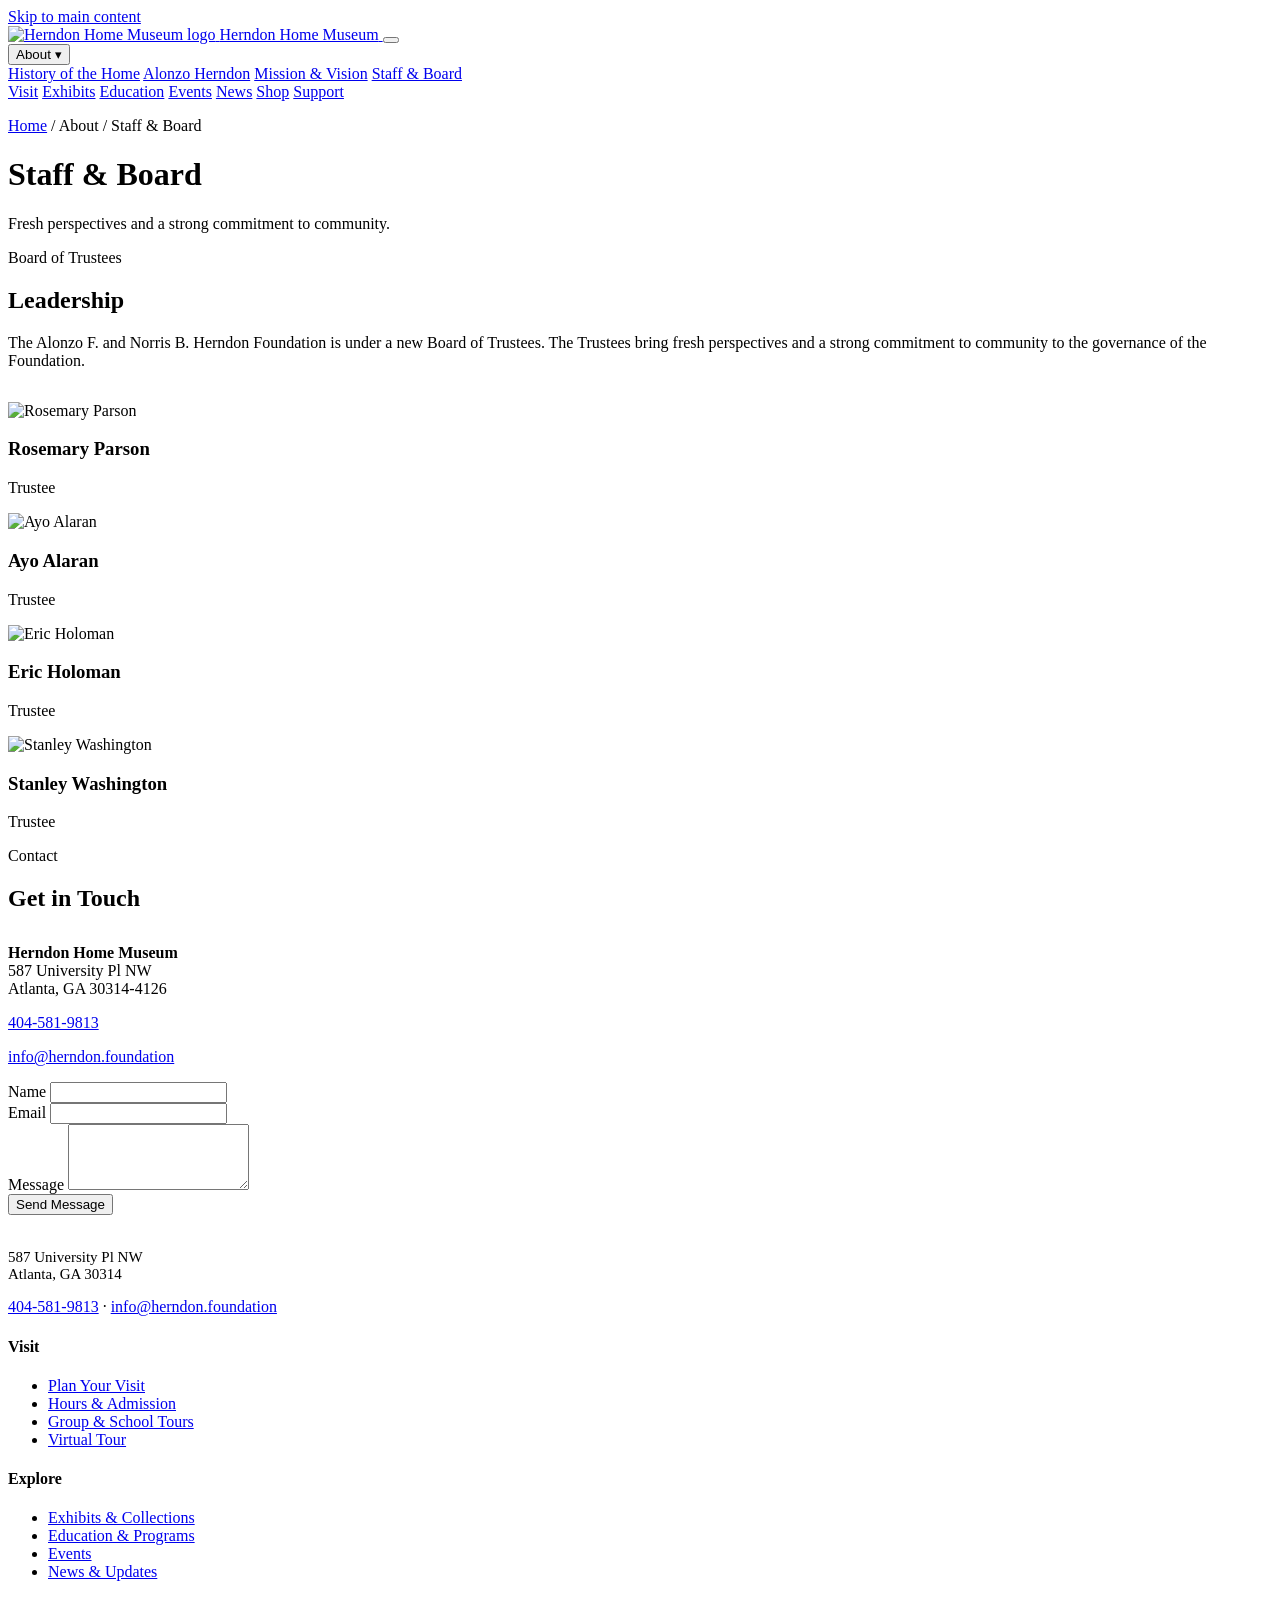
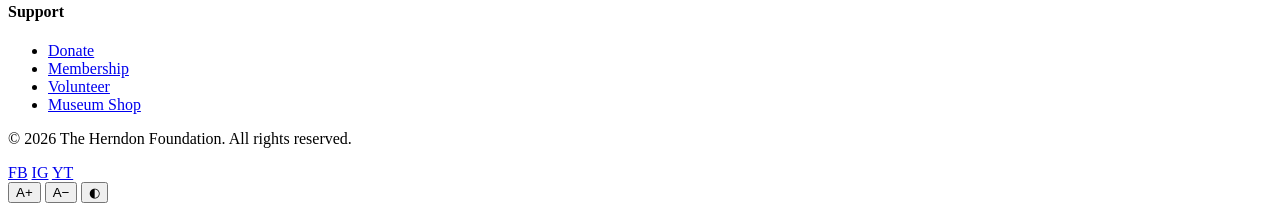
==== about-staff.html @ 499e90d8 "Add files via upload" ====
<!DOCTYPE html>
<html lang="en">
<head>
  <meta charset="UTF-8">
  <meta name="viewport" content="width=device-width, initial-scale=1.0">
  <meta name="description" content="Meet the Board of Trustees and staff of the Herndon Home Museum.">
  <title>Staff &amp; Board | Herndon Home Museum</title>
  <link rel="preconnect" href="https://fonts.googleapis.com">
  <link rel="preconnect" href="https://fonts.gstatic.com" crossorigin>
  <link href="https://fonts.googleapis.com/css2?family=Playfair+Display:wght@500;600;700&family=Source+Sans+3:wght@400;500;600;700&display=swap" rel="stylesheet">
  <link rel="stylesheet" href="css/style.css">
  <link rel="icon" href="images/logocopy.png" type="image/png">
</head>
<body>
  <a href="#main" class="skip-link">Skip to main content</a>

  <header class="site-header">
    <div class="container header-inner">
      <a href="index.html" class="logo">
        <img src="images/logocopy.png" alt="Herndon Home Museum logo">
        <span>Herndon Home Museum</span>
      </a>
      <button class="menu-toggle" aria-label="Open menu" aria-expanded="false">
        <span></span><span></span><span></span>
      </button>
      <nav class="main-nav" aria-label="Main navigation">
        <div class="nav-dropdown">
          <button aria-haspopup="true">About ▾</button>
          <div class="nav-dropdown-menu">
            <a href="about-history.html">History of the Home</a>
            <a href="about-alonzo.html">Alonzo Herndon</a>
            <a href="about-mission.html">Mission &amp; Vision</a>
            <a href="about-staff.html" class="active">Staff &amp; Board</a>
          </div>
        </div>
        <a href="visit.html">Visit</a>
        <a href="exhibits.html">Exhibits</a>
        <a href="education.html">Education</a>
        <a href="events.html">Events</a>
        <a href="news.html">News</a>
        <a href="shop.html">Shop</a>
        <a href="support.html" class="btn-donate">Support</a>
      </nav>
    </div>
  </header>

  <main id="main">
    <div class="page-hero">
      <div class="container">
        <p class="breadcrumb"><a href="index.html">Home</a> / About / Staff &amp; Board</p>
        <h1>Staff &amp; Board</h1>
        <p>Fresh perspectives and a strong commitment to community.</p>
      </div>
    </div>

    <section>
      <div class="container">
        <span class="section-label">Board of Trustees</span>
        <h2>Leadership</h2>
        <p class="lead" style="margin-bottom: 2rem;">The Alonzo F. and Norris B. Herndon Foundation is under a new Board of Trustees. The Trustees bring fresh perspectives and a strong commitment to community to the governance of the Foundation.</p>
        <div class="grid-4">
          <div class="trustee-member">
            <img src="images/RosemaryParson-600x630-1.jpg" alt="Rosemary Parson">
            <h3>Rosemary Parson</h3>
            <p>Trustee</p>
          </div>
          <div class="trustee-member">
            <img src="images/Ayoalaran-600x630-1.jpg" alt="Ayo Alaran">
            <h3>Ayo Alaran</h3>
            <p>Trustee</p>
          </div>
          <div class="trustee-member">
            <img src="images/EricHoloman-600x630-1.jpg" alt="Eric Holoman">
            <h3>Eric Holoman</h3>
            <p>Trustee</p>
          </div>
          <div class="trustee-member">
            <img src="images/Stan-Washington-600x630-1.jpg" alt="Stanley Washington">
            <h3>Stanley Washington</h3>
            <p>Trustee</p>
          </div>
        </div>
      </div>
    </section>

    <section style="background: var(--white);">
      <div class="container">
        <span class="section-label">Contact</span>
        <h2>Get in Touch</h2>
        <div class="grid-2" style="margin-top: 2rem;">
          <div>
            <p style="margin-bottom: 1rem;"><strong>Herndon Home Museum</strong><br>587 University Pl NW<br>Atlanta, GA 30314-4126</p>
            <p style="margin-bottom: 1rem;"><a href="tel:4045819813">404-581-9813</a></p>
            <p><a href="mailto:info@herndon.foundation">info@herndon.foundation</a></p>
          </div>
          <div>
            <form>
              <div class="form-group">
                <label for="contact-name">Name</label>
                <input type="text" id="contact-name" required>
              </div>
              <div class="form-group">
                <label for="contact-email">Email</label>
                <input type="email" id="contact-email" required>
              </div>
              <div class="form-group">
                <label for="contact-message">Message</label>
                <textarea id="contact-message" rows="4" required></textarea>
              </div>
              <button type="submit" class="btn btn-primary">Send Message</button>
            </form>
          </div>
        </div>
      </div>
    </section>
  </main>

  <footer class="site-footer">
    <div class="container">
      <div class="footer-grid">
        <div>
          <a href="index.html" class="logo" style="color: white; margin-bottom: 1rem;">
            <img src="images/logo.png" alt="" style="height: 40px;">
            <span>Herndon Home Museum</span>
          </a>
          <p style="font-size: 0.9375rem; margin-top: 1rem;">587 University Pl NW<br>Atlanta, GA 30314</p>
          <p style="margin-top: 0.5rem;"><a href="tel:4045819813">404-581-9813</a> · <a href="mailto:info@herndon.foundation">info@herndon.foundation</a></p>
        </div>
        <div>
          <h4>Visit</h4>
          <ul>
            <li><a href="visit.html">Plan Your Visit</a></li>
            <li><a href="visit.html#hours">Hours &amp; Admission</a></li>
            <li><a href="visit.html#groups">Group &amp; School Tours</a></li>
            <li><a href="visit.html#virtual-tour">Virtual Tour</a></li>
          </ul>
        </div>
        <div>
          <h4>Explore</h4>
          <ul>
            <li><a href="exhibits.html">Exhibits &amp; Collections</a></li>
            <li><a href="education.html">Education &amp; Programs</a></li>
            <li><a href="events.html">Events</a></li>
            <li><a href="news.html">News &amp; Updates</a></li>
          </ul>
        </div>
        <div>
          <h4>Support</h4>
          <ul>
            <li><a href="support.html#donate">Donate</a></li>
            <li><a href="support.html#membership">Membership</a></li>
            <li><a href="support.html#volunteer">Volunteer</a></li>
            <li><a href="shop.html">Museum Shop</a></li>
          </ul>
        </div>
      </div>
      <div class="footer-bottom">
        <p>© 2026 The Herndon Foundation. All rights reserved.</p>
        <div class="social-links">
          <a href="#" aria-label="Facebook">FB</a>
          <a href="#" aria-label="Instagram">IG</a>
          <a href="#" aria-label="YouTube">YT</a>
        </div>
      </div>
    </div>
  </footer>

  <div class="a11y-toolbar" aria-label="Accessibility tools">
    <button data-action="font-up" title="Increase text size" aria-label="Increase text size">A+</button>
    <button data-action="font-down" title="Decrease text size" aria-label="Decrease text size">A−</button>
    <button data-action="contrast" title="Toggle contrast" aria-label="Toggle high contrast">◐</button>
  </div>

  <script src="js/main.js"></script>
</body>
</html>
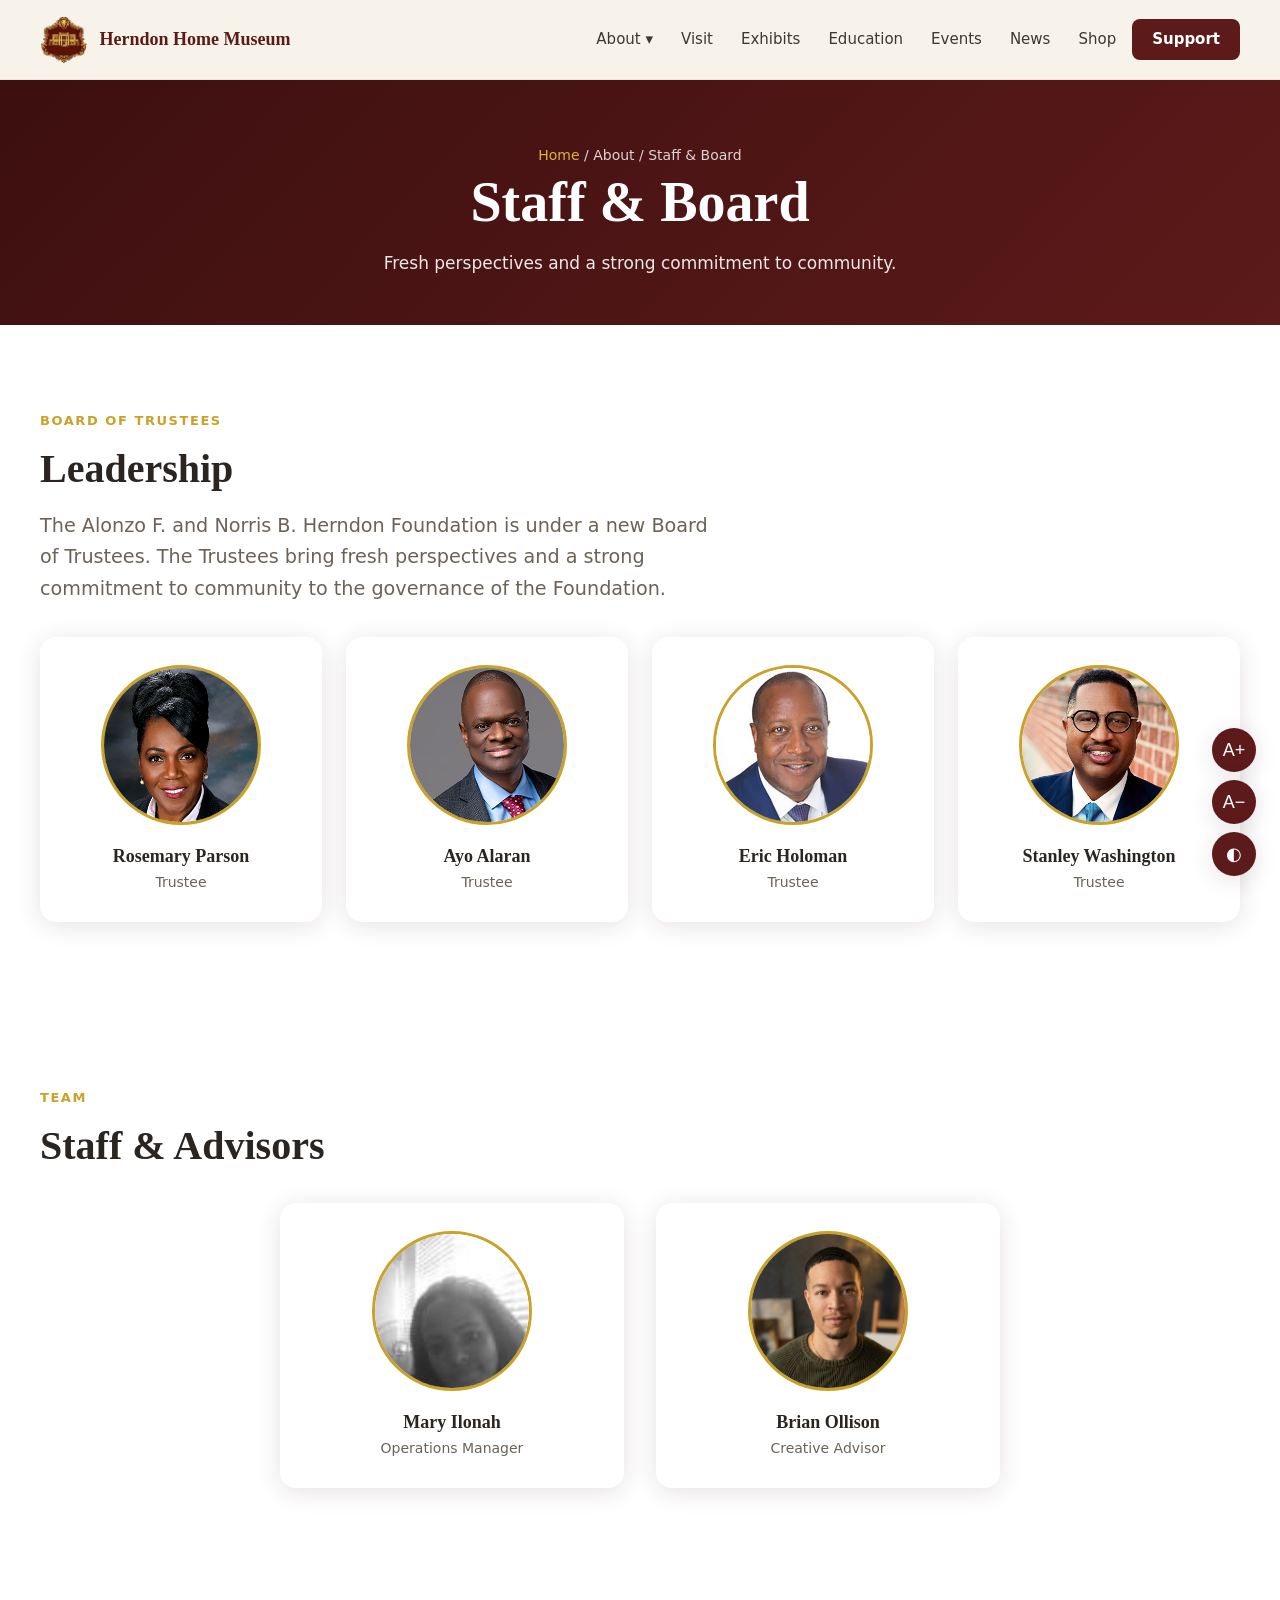
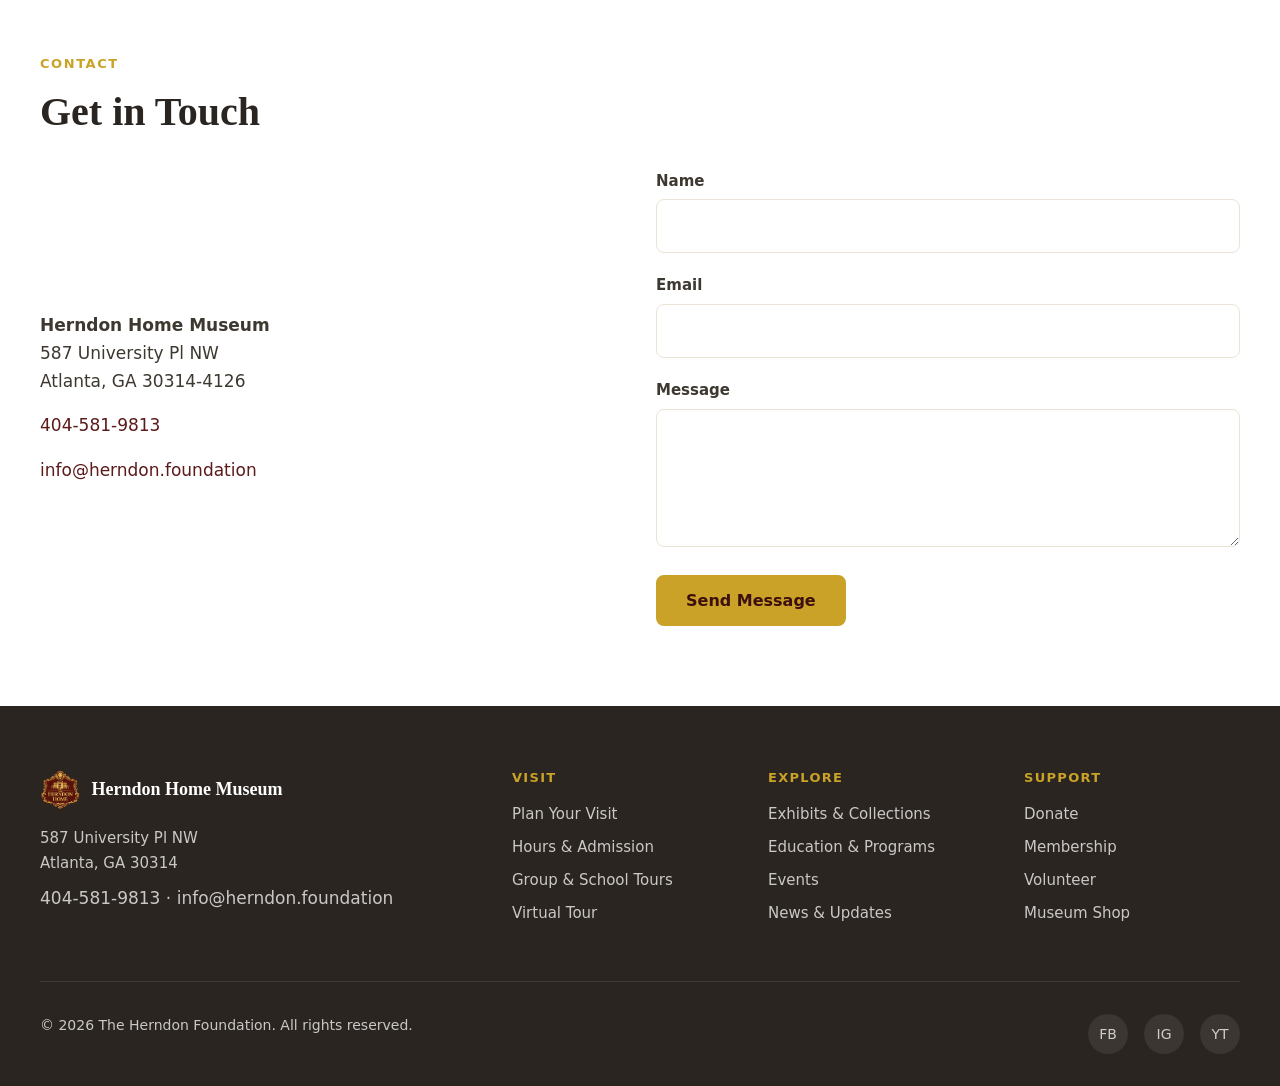
==== commit 813c6ce4: "Add files via upload" ====
--- a/about-staff.html
+++ b/about-staff.html
@@ -84,6 +84,25 @@
     </section>
 
     <section style="background: var(--white);">
+      <div class="container">
+        <span class="section-label">Team</span>
+        <h2>Staff &amp; Advisors</h2>
+        <div class="grid-2 staff-grid" style="margin-top: 2rem; max-width: 720px;">
+          <div class="trustee-member">
+            <img src="images/mary.jpeg" alt="Mary Ilonah">
+            <h3>Mary Ilonah</h3>
+            <p>Operations Manager</p>
+          </div>
+          <div class="trustee-member">
+            <img src="images/brian.png" alt="Brian Ollison">
+            <h3>Brian Ollison</h3>
+            <p>Creative Advisor</p>
+          </div>
+        </div>
+      </div>
+    </section>
+
+    <section>
       <div class="container">
         <span class="section-label">Contact</span>
         <h2>Get in Touch</h2>
--- a/css/style.css
+++ b/css/style.css
@@ -0,0 +1,805 @@
+/* Herndon Home Museum — Design System */
+:root {
+  --burgundy: #5c1a1a;
+  --burgundy-dark: #3d0f0f;
+  --burgundy-light: #7a2e2e;
+  --gold: #c9a227;
+  --gold-light: #e8c547;
+  --cream: #f7f3eb;
+  --cream-dark: #ebe4d6;
+  --charcoal: #2a2520;
+  --text: #3d3830;
+  --text-muted: #6b6358;
+  --white: #ffffff;
+  --kids-purple: #6b4c9a;
+  --kids-orange: #e87a3b;
+  --kids-teal: #2a9d8f;
+  --shadow: 0 4px 24px rgba(61, 15, 15, 0.12);
+  --shadow-lg: 0 12px 48px rgba(61, 15, 15, 0.18);
+  --radius: 8px;
+  --radius-lg: 16px;
+  --font-serif: "Playfair Display", Georgia, serif;
+  --font-sans: "Source Sans 3", system-ui, sans-serif;
+  --max-width: 1200px;
+  --header-height: 80px;
+}
+
+*, *::before, *::after { box-sizing: border-box; margin: 0; padding: 0; }
+
+html { scroll-behavior: smooth; }
+
+body {
+  font-family: var(--font-sans);
+  font-size: 1.0625rem;
+  line-height: 1.65;
+  color: var(--text);
+  background: var(--cream);
+}
+
+img { max-width: 100%; height: auto; display: block; }
+a { color: var(--burgundy); text-decoration: none; transition: color 0.2s; }
+a:hover { color: var(--gold); }
+
+.skip-link {
+  position: absolute;
+  top: -100%;
+  left: 1rem;
+  background: var(--gold);
+  color: var(--burgundy-dark);
+  padding: 0.5rem 1rem;
+  z-index: 9999;
+  font-weight: 600;
+}
+.skip-link:focus { top: 1rem; }
+
+/* Typography */
+h1, h2, h3, h4 {
+  font-family: var(--font-serif);
+  font-weight: 600;
+  line-height: 1.25;
+  color: var(--charcoal);
+}
+
+h1 { font-size: clamp(2.25rem, 5vw, 3.5rem); }
+h2 { font-size: clamp(1.75rem, 3.5vw, 2.5rem); margin-bottom: 1rem; }
+h3 { font-size: 1.375rem; margin-bottom: 0.5rem; }
+
+.lead { font-size: 1.2rem; color: var(--text-muted); max-width: 42rem; }
+
+.section-label {
+  display: inline-block;
+  font-size: 0.8125rem;
+  font-weight: 700;
+  letter-spacing: 0.12em;
+  text-transform: uppercase;
+  color: var(--gold);
+  margin-bottom: 0.75rem;
+}
+
+/* Layout */
+.container {
+  width: min(100% - 2rem, var(--max-width));
+  margin-inline: auto;
+}
+
+section { padding: 5rem 0; }
+section:nth-child(even) { background: var(--white); }
+
+/* Header */
+.site-header {
+  position: sticky;
+  top: 0;
+  z-index: 1000;
+  background: rgba(247, 243, 235, 0.95);
+  backdrop-filter: blur(12px);
+  border-bottom: 1px solid var(--cream-dark);
+  height: var(--header-height);
+}
+
+.header-inner {
+  display: flex;
+  align-items: center;
+  justify-content: space-between;
+  height: 100%;
+  gap: 1rem;
+}
+
+.logo {
+  display: flex;
+  align-items: center;
+  gap: 0.75rem;
+  font-family: var(--font-serif);
+  font-size: 1.125rem;
+  font-weight: 600;
+  color: var(--burgundy);
+}
+.logo img { height: 48px; width: auto; }
+.logo:hover { color: var(--burgundy-dark); }
+
+.main-nav { display: flex; align-items: center; gap: 0.25rem; }
+
+.main-nav a {
+  padding: 0.5rem 0.75rem;
+  font-size: 0.9375rem;
+  font-weight: 500;
+  color: var(--text);
+  border-radius: var(--radius);
+}
+.main-nav a:hover,
+.main-nav a.active { color: var(--burgundy); background: var(--cream-dark); }
+
+.nav-dropdown { position: relative; }
+.nav-dropdown > button {
+  background: none;
+  border: none;
+  font: inherit;
+  font-size: 0.9375rem;
+  font-weight: 500;
+  color: var(--text);
+  padding: 0.5rem 0.75rem;
+  cursor: pointer;
+  border-radius: var(--radius);
+  display: flex;
+  align-items: center;
+  gap: 0.25rem;
+}
+.nav-dropdown > button:hover { color: var(--burgundy); background: var(--cream-dark); }
+.nav-dropdown-menu {
+  display: none;
+  position: absolute;
+  top: 100%;
+  left: 0;
+  min-width: 220px;
+  background: var(--white);
+  border-radius: var(--radius);
+  box-shadow: var(--shadow-lg);
+  padding: 0.5rem;
+  border: 1px solid var(--cream-dark);
+}
+.nav-dropdown:hover .nav-dropdown-menu,
+.nav-dropdown.open .nav-dropdown-menu { display: block; }
+.nav-dropdown-menu a {
+  display: block;
+  padding: 0.625rem 1rem;
+  border-radius: calc(var(--radius) - 2px);
+}
+
+.btn-donate {
+  background: var(--burgundy) !important;
+  color: var(--white) !important;
+  padding: 0.5rem 1.25rem !important;
+  border-radius: var(--radius) !important;
+  font-weight: 600 !important;
+}
+.btn-donate:hover { background: var(--burgundy-dark) !important; color: var(--gold-light) !important; }
+
+.menu-toggle {
+  display: none;
+  background: none;
+  border: none;
+  cursor: pointer;
+  padding: 0.5rem;
+}
+.menu-toggle span {
+  display: block;
+  width: 24px;
+  height: 2px;
+  background: var(--charcoal);
+  margin: 5px 0;
+  transition: 0.3s;
+}
+
+/* Hero */
+.hero {
+  position: relative;
+  min-height: 85vh;
+  display: flex;
+  align-items: center;
+  color: var(--white);
+  overflow: hidden;
+  padding: 0;
+}
+
+.hero-bg {
+  position: absolute;
+  inset: 0;
+  background: linear-gradient(135deg, var(--burgundy-dark) 0%, var(--burgundy) 50%, #4a1520 100%);
+  z-index: 0;
+}
+.hero-bg img {
+  width: 100%;
+  height: 100%;
+  object-fit: cover;
+  opacity: 0.35;
+}
+.hero-bg::after {
+  content: "";
+  position: absolute;
+  inset: 0;
+  background: linear-gradient(to top, rgba(61,15,15,0.85) 0%, rgba(61,15,15,0.3) 60%, transparent 100%);
+}
+
+.hero-inner {
+  position: relative;
+  z-index: 1;
+  display: flex;
+  align-items: center;
+  gap: clamp(2rem, 5vw, 4rem);
+  padding: 6rem 0 4rem;
+}
+.hero-logo {
+  flex-shrink: 0;
+}
+.hero-logo img {
+  width: clamp(140px, 18vw, 260px);
+  height: auto;
+  filter: drop-shadow(0 8px 32px rgba(0, 0, 0, 0.35));
+}
+.hero-content {
+  position: relative;
+  z-index: 1;
+  flex: 1;
+  min-width: 0;
+  max-width: 720px;
+}
+.hero-tagline {
+  font-family: var(--font-serif);
+  font-size: clamp(2.5rem, 6vw, 4rem);
+  font-weight: 700;
+  line-height: 1.1;
+  margin-bottom: 1.25rem;
+  color: var(--white);
+}
+.hero-sub {
+  font-size: 1.25rem;
+  opacity: 0.92;
+  margin-bottom: 2rem;
+  max-width: 540px;
+  color: var(--white);
+}
+.hero .section-label { color: var(--gold-light); }
+
+.hero-cta { display: flex; flex-wrap: wrap; gap: 1rem; }
+
+/* Buttons */
+.btn {
+  display: inline-flex;
+  align-items: center;
+  gap: 0.5rem;
+  padding: 0.875rem 1.75rem;
+  font-size: 1rem;
+  font-weight: 600;
+  border-radius: var(--radius);
+  border: 2px solid transparent;
+  cursor: pointer;
+  transition: all 0.2s;
+  font-family: inherit;
+}
+.btn-primary {
+  background: var(--gold);
+  color: var(--burgundy-dark);
+  border-color: var(--gold);
+}
+.btn-primary:hover {
+  background: var(--gold-light);
+  border-color: var(--gold-light);
+  color: var(--burgundy-dark);
+}
+.btn-outline {
+  background: transparent;
+  color: var(--white);
+  border-color: rgba(255,255,255,0.6);
+}
+.btn-outline:hover {
+  background: rgba(255,255,255,0.12);
+  border-color: var(--white);
+  color: var(--white);
+}
+.btn-secondary {
+  background: var(--burgundy);
+  color: var(--white);
+  border-color: var(--burgundy);
+}
+.btn-secondary:hover {
+  background: var(--burgundy-dark);
+  border-color: var(--burgundy-dark);
+  color: var(--gold-light);
+}
+
+/* Cards & Grid */
+.grid-2 { display: grid; grid-template-columns: repeat(2, 1fr); gap: 2rem; align-items: center; }
+.grid-3 { display: grid; grid-template-columns: repeat(3, 1fr); gap: 1.5rem; }
+.grid-4 { display: grid; grid-template-columns: repeat(4, 1fr); gap: 1.5rem; }
+
+.card {
+  background: var(--white);
+  border-radius: var(--radius-lg);
+  overflow: hidden;
+  box-shadow: var(--shadow);
+  transition: transform 0.25s, box-shadow 0.25s;
+}
+.card:hover { transform: translateY(-4px); box-shadow: var(--shadow-lg); }
+.card-image { aspect-ratio: 4/3; overflow: hidden; }
+.card-image img { width: 100%; height: 100%; object-fit: cover; }
+.card-body { padding: 1.5rem; }
+.card-body p { color: var(--text-muted); font-size: 0.9375rem; margin-bottom: 1rem; }
+
+.highlight-card {
+  text-align: center;
+  padding: 2rem 1.5rem;
+  background: var(--white);
+  border-radius: var(--radius-lg);
+  box-shadow: var(--shadow);
+  border-top: 4px solid var(--gold);
+}
+.highlight-card .icon {
+  width: 56px;
+  height: 56px;
+  margin: 0 auto 1rem;
+  background: var(--cream);
+  border-radius: 50%;
+  display: flex;
+  align-items: center;
+  justify-content: center;
+  font-size: 1.5rem;
+}
+
+/* Family intro */
+.family-grid {
+  display: grid;
+  grid-template-columns: repeat(4, 1fr);
+  gap: 1.5rem;
+  margin-top: 2.5rem;
+}
+.family-member {
+  text-align: center;
+  padding: 1.5rem 1rem;
+  background: var(--white);
+  border-radius: var(--radius-lg);
+  box-shadow: var(--shadow);
+}
+.family-member img {
+  width: 100px;
+  height: 100px;
+  object-fit: cover;
+  border-radius: 50%;
+  margin: 0 auto 1rem;
+  border: 3px solid var(--gold);
+}
+.family-member h3 { font-size: 1.125rem; }
+.family-member p { font-size: 0.875rem; color: var(--text-muted); }
+
+.trustee-member {
+  text-align: center;
+  padding: 1.75rem 1.25rem;
+  background: var(--white);
+  border-radius: var(--radius-lg);
+  box-shadow: var(--shadow);
+}
+.trustee-member img {
+  width: 160px;
+  height: 160px;
+  object-fit: cover;
+  object-position: top center;
+  border-radius: 50%;
+  margin: 0 auto 1.25rem;
+  border: 3px solid var(--gold);
+}
+.trustee-member h3 { font-size: 1.125rem; margin-bottom: 0.25rem; }
+.trustee-member p { font-size: 0.875rem; color: var(--text-muted); }
+
+.staff-grid { margin-inline: auto; }
+
+/* Kids Corner */
+.kids-section {
+  background: linear-gradient(135deg, #f0e8ff 0%, #fff5eb 50%, #e8f8f5 100%);
+  padding: 5rem 0;
+  position: relative;
+  overflow: hidden;
+}
+.kids-section::before {
+  content: "✦";
+  position: absolute;
+  font-size: 8rem;
+  opacity: 0.06;
+  top: 2rem;
+  right: 5%;
+  color: var(--kids-purple);
+}
+.kids-badge {
+  display: inline-flex;
+  align-items: center;
+  gap: 0.5rem;
+  background: var(--kids-orange);
+  color: white;
+  font-weight: 700;
+  font-size: 0.8125rem;
+  letter-spacing: 0.08em;
+  text-transform: uppercase;
+  padding: 0.375rem 1rem;
+  border-radius: 999px;
+  margin-bottom: 1rem;
+}
+.kids-video-wrap {
+  position: relative;
+  border-radius: var(--radius-lg);
+  overflow: hidden;
+  box-shadow: var(--shadow-lg);
+  background: var(--charcoal);
+  aspect-ratio: 16/9;
+}
+.kids-video-wrap video {
+  width: 100%;
+  height: 100%;
+  object-fit: cover;
+}
+.kids-video-placeholder {
+  display: flex;
+  flex-direction: column;
+  align-items: center;
+  justify-content: center;
+  height: 100%;
+  min-height: 320px;
+  background: linear-gradient(135deg, var(--kids-purple), var(--kids-teal));
+  color: white;
+  text-align: center;
+  padding: 2rem;
+}
+.kids-video-placeholder .play-btn {
+  width: 80px;
+  height: 80px;
+  border-radius: 50%;
+  background: rgba(255,255,255,0.25);
+  border: 3px solid white;
+  display: flex;
+  align-items: center;
+  justify-content: center;
+  font-size: 2rem;
+  margin-bottom: 1rem;
+  cursor: pointer;
+  transition: transform 0.2s;
+}
+.kids-video-placeholder .play-btn:hover { transform: scale(1.08); }
+.kids-activities {
+  display: grid;
+  grid-template-columns: repeat(3, 1fr);
+  gap: 1rem;
+  margin-top: 2rem;
+}
+.kids-activity {
+  background: white;
+  border-radius: var(--radius);
+  padding: 1.25rem;
+  text-align: center;
+  border: 2px dashed var(--kids-teal);
+}
+.kids-activity span { font-size: 2rem; display: block; margin-bottom: 0.5rem; }
+
+/* Object of the Month */
+.spotlight {
+  background: var(--burgundy-dark);
+  color: var(--white);
+  padding: 5rem 0;
+}
+.spotlight--gray {
+  background: #3d3d3d;
+}
+.spotlight-grid {
+  display: grid;
+  grid-template-columns: 1fr 1fr;
+  gap: 2rem;
+  align-items: stretch;
+}
+.spotlight h2,
+.spotlight h3 { color: var(--white); }
+.spotlight .section-label { color: var(--gold-light); }
+.spotlight .lead { color: rgba(255, 255, 255, 0.9); max-width: none; }
+.spotlight p { color: rgba(255, 255, 255, 0.88); }
+.spotlight-content { display: flex; flex-direction: column; justify-content: center; }
+.spotlight-image {
+  border-radius: var(--radius-lg);
+  overflow: hidden;
+  box-shadow: var(--shadow-lg);
+  border: 4px solid var(--gold);
+  height: 100%;
+  min-height: 280px;
+}
+.spotlight-image img {
+  width: 100%;
+  height: 100%;
+  object-fit: cover;
+}
+
+.public-programs { align-items: stretch; }
+.public-programs-media {
+  min-height: 100%;
+  display: flex;
+}
+.public-programs-media img { min-height: 320px; }
+
+/* Timeline */
+.timeline {
+  position: relative;
+  padding-left: 2rem;
+  border-left: 3px solid var(--gold);
+  margin-top: 2rem;
+}
+.timeline-item {
+  position: relative;
+  padding-bottom: 2rem;
+  padding-left: 1.5rem;
+}
+.timeline-item::before {
+  content: "";
+  position: absolute;
+  left: -2rem;
+  top: 0.35rem;
+  width: 14px;
+  height: 14px;
+  background: var(--gold);
+  border-radius: 50%;
+  transform: translateX(-50%);
+  margin-left: -1.5px;
+}
+.timeline-year {
+  font-family: var(--font-serif);
+  font-size: 1.25rem;
+  font-weight: 700;
+  color: var(--burgundy);
+}
+
+/* Events calendar */
+.event-card {
+  display: flex;
+  gap: 1.25rem;
+  background: var(--white);
+  border-radius: var(--radius-lg);
+  padding: 1.25rem;
+  box-shadow: var(--shadow);
+  margin-bottom: 1rem;
+}
+.event-date {
+  flex-shrink: 0;
+  width: 72px;
+  text-align: center;
+  background: var(--burgundy);
+  color: white;
+  border-radius: var(--radius);
+  padding: 0.75rem 0.5rem;
+}
+.event-date .month { font-size: 0.75rem; text-transform: uppercase; letter-spacing: 0.05em; }
+.event-date .day { font-size: 1.75rem; font-weight: 700; font-family: var(--font-serif); line-height: 1; }
+
+/* Forms */
+.form-group { margin-bottom: 1.25rem; }
+.form-group label {
+  display: block;
+  font-weight: 600;
+  margin-bottom: 0.375rem;
+  font-size: 0.9375rem;
+}
+.form-group input,
+.form-group select,
+.form-group textarea {
+  width: 100%;
+  padding: 0.75rem 1rem;
+  border: 1px solid var(--cream-dark);
+  border-radius: var(--radius);
+  font: inherit;
+  background: var(--white);
+}
+.form-group input:focus,
+.form-group textarea:focus {
+  outline: 2px solid var(--gold);
+  border-color: var(--gold);
+}
+
+/* Newsletter bar */
+.newsletter-bar {
+  background: var(--burgundy);
+  color: white;
+  padding: 3rem 0;
+}
+.newsletter-bar h2 { color: white; margin-bottom: 0.5rem; }
+.newsletter-form {
+  display: flex;
+  gap: 0.75rem;
+  flex-wrap: wrap;
+  margin-top: 1.5rem;
+}
+.newsletter-form input {
+  flex: 1;
+  min-width: 220px;
+  padding: 0.875rem 1rem;
+  border: none;
+  border-radius: var(--radius);
+  font: inherit;
+}
+
+/* Footer */
+.site-footer {
+  background: var(--charcoal);
+  color: rgba(255,255,255,0.75);
+  padding: 4rem 0 2rem;
+}
+.footer-grid {
+  display: grid;
+  grid-template-columns: 2fr 1fr 1fr 1fr;
+  gap: 2.5rem;
+  margin-bottom: 3rem;
+}
+.site-footer h4 {
+  color: var(--gold);
+  font-family: var(--font-sans);
+  font-size: 0.8125rem;
+  font-weight: 700;
+  letter-spacing: 0.1em;
+  text-transform: uppercase;
+  margin-bottom: 1rem;
+}
+.site-footer a { color: rgba(255,255,255,0.75); }
+.site-footer a:hover { color: var(--gold-light); }
+.site-footer ul { list-style: none; }
+.site-footer li { margin-bottom: 0.5rem; font-size: 0.9375rem; }
+.footer-bottom {
+  border-top: 1px solid rgba(255,255,255,0.1);
+  padding-top: 2rem;
+  display: flex;
+  flex-wrap: wrap;
+  justify-content: space-between;
+  gap: 1rem;
+  font-size: 0.875rem;
+}
+.social-links { display: flex; gap: 1rem; }
+.social-links a {
+  width: 40px;
+  height: 40px;
+  border-radius: 50%;
+  background: rgba(255,255,255,0.08);
+  display: flex;
+  align-items: center;
+  justify-content: center;
+  font-size: 0.875rem;
+}
+
+/* Page header */
+.page-hero {
+  background: linear-gradient(135deg, var(--burgundy-dark), var(--burgundy));
+  color: white;
+  padding: 4rem 0 3rem;
+  text-align: center;
+}
+.page-hero h1 { color: white; margin-bottom: 0.75rem; }
+.page-hero p { color: white; opacity: 0.9; max-width: 600px; margin: 0 auto; }
+
+.breadcrumb {
+  font-size: 0.875rem;
+  margin-bottom: 1rem;
+  opacity: 0.8;
+}
+.page-hero .breadcrumb { color: rgba(255, 255, 255, 0.9); }
+.breadcrumb a { color: var(--gold-light); }
+
+/* Tabs */
+.tabs { display: flex; gap: 0.5rem; flex-wrap: wrap; margin-bottom: 2rem; border-bottom: 2px solid var(--cream-dark); padding-bottom: 0; }
+.tab-btn {
+  background: none;
+  border: none;
+  padding: 0.75rem 1.25rem;
+  font: inherit;
+  font-weight: 600;
+  color: var(--text-muted);
+  cursor: pointer;
+  border-bottom: 3px solid transparent;
+  margin-bottom: -2px;
+}
+.tab-btn.active { color: var(--burgundy); border-bottom-color: var(--gold); }
+.tab-panel { display: none; }
+.tab-panel.active { display: block; }
+
+/* Membership tiers */
+.tier-card {
+  text-align: center;
+  padding: 2rem;
+  border-radius: var(--radius-lg);
+  border: 2px solid var(--cream-dark);
+  background: var(--white);
+}
+.tier-card.featured {
+  border-color: var(--gold);
+  box-shadow: var(--shadow-lg);
+  transform: scale(1.03);
+}
+.tier-price {
+  font-family: var(--font-serif);
+  font-size: 2.5rem;
+  color: var(--burgundy);
+  margin: 1rem 0;
+}
+.tier-card ul {
+  list-style: none;
+  text-align: left;
+  margin: 1.5rem 0;
+  font-size: 0.9375rem;
+}
+.tier-card li { padding: 0.375rem 0; padding-left: 1.25rem; position: relative; }
+.tier-card li::before { content: "✓"; position: absolute; left: 0; color: var(--gold); font-weight: 700; }
+
+/* Virtual tour CTA */
+.virtual-tour-banner {
+  background: linear-gradient(rgba(61,15,15,0.7), rgba(61,15,15,0.7)), url('../images/herndomhome.webp') center/cover;
+  border-radius: var(--radius-lg);
+  padding: 4rem 2rem;
+  text-align: center;
+  color: white;
+  margin: 3rem 0;
+}
+.virtual-tour-banner h2 { color: white; margin-bottom: 1rem; }
+
+/* Accessibility toolbar */
+.a11y-toolbar {
+  position: fixed;
+  bottom: 1.5rem;
+  right: 1.5rem;
+  z-index: 900;
+  display: flex;
+  flex-direction: column;
+  gap: 0.5rem;
+}
+.a11y-toolbar button {
+  width: 44px;
+  height: 44px;
+  border-radius: 50%;
+  border: none;
+  background: var(--burgundy);
+  color: white;
+  font-size: 1.125rem;
+  cursor: pointer;
+  box-shadow: var(--shadow);
+}
+.a11y-toolbar button:hover { background: var(--burgundy-dark); }
+
+/* Shop */
+.product-grid .card-image { aspect-ratio: 1; }
+
+/* Responsive */
+@media (max-width: 1024px) {
+  .grid-4, .family-grid { grid-template-columns: repeat(2, 1fr); }
+  .footer-grid { grid-template-columns: repeat(2, 1fr); }
+}
+
+@media (max-width: 768px) {
+  .menu-toggle { display: block; }
+  .main-nav {
+    display: none;
+    position: absolute;
+    top: var(--header-height);
+    left: 0;
+    right: 0;
+    background: var(--white);
+    flex-direction: column;
+    padding: 1rem;
+    box-shadow: var(--shadow-lg);
+    border-bottom: 1px solid var(--cream-dark);
+  }
+  .main-nav.open { display: flex; }
+  .nav-dropdown-menu {
+    position: static;
+    box-shadow: none;
+    border: none;
+    padding-left: 1rem;
+  }
+  .grid-2, .grid-3, .kids-activities, .spotlight-grid { grid-template-columns: 1fr; }
+  .family-grid { grid-template-columns: 1fr; }
+  .footer-grid { grid-template-columns: 1fr; }
+  .hero-inner {
+    flex-direction: column;
+    text-align: center;
+    padding: 4rem 0 3rem;
+  }
+  .hero-logo img { width: min(200px, 50vw); }
+  .hero-sub { margin-inline: auto; }
+  .hero-cta { flex-direction: column; }
+  .hero-cta .btn { text-align: center; justify-content: center; }
+  section { padding: 3.5rem 0; }
+}
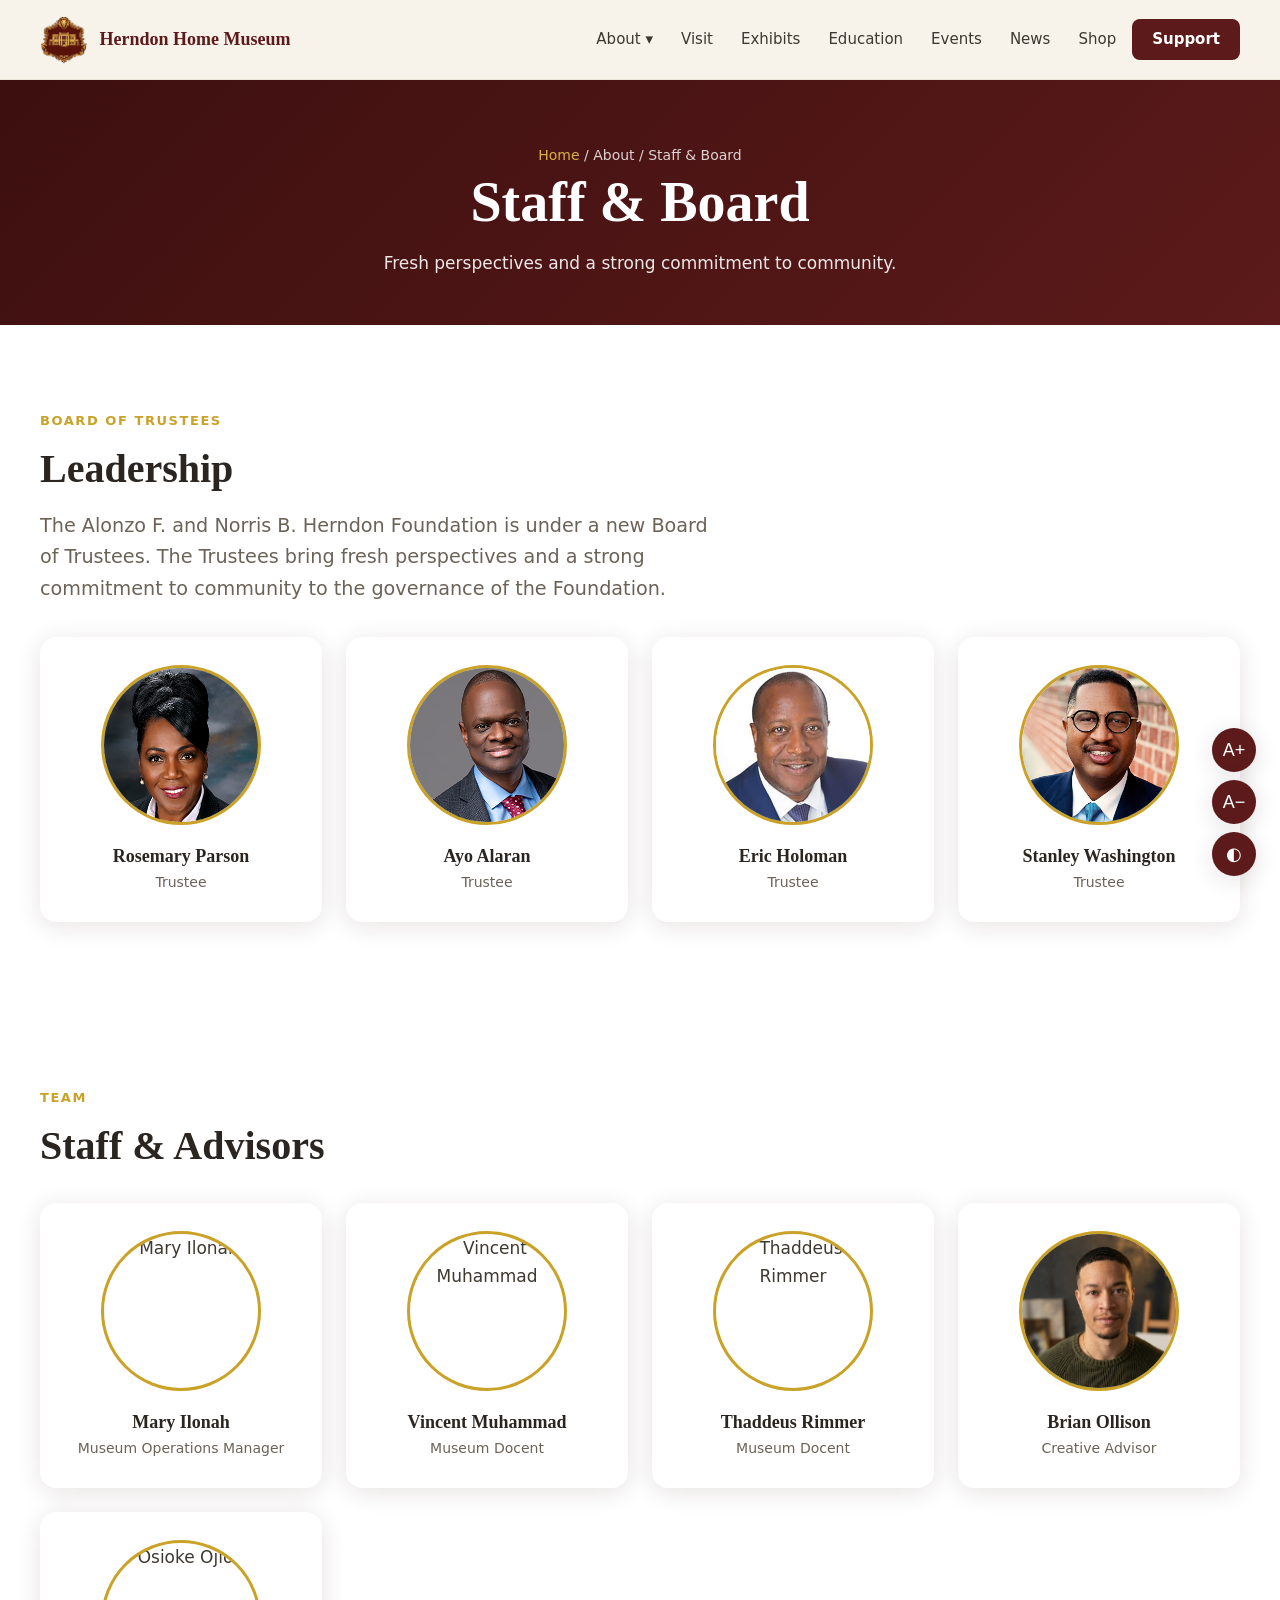
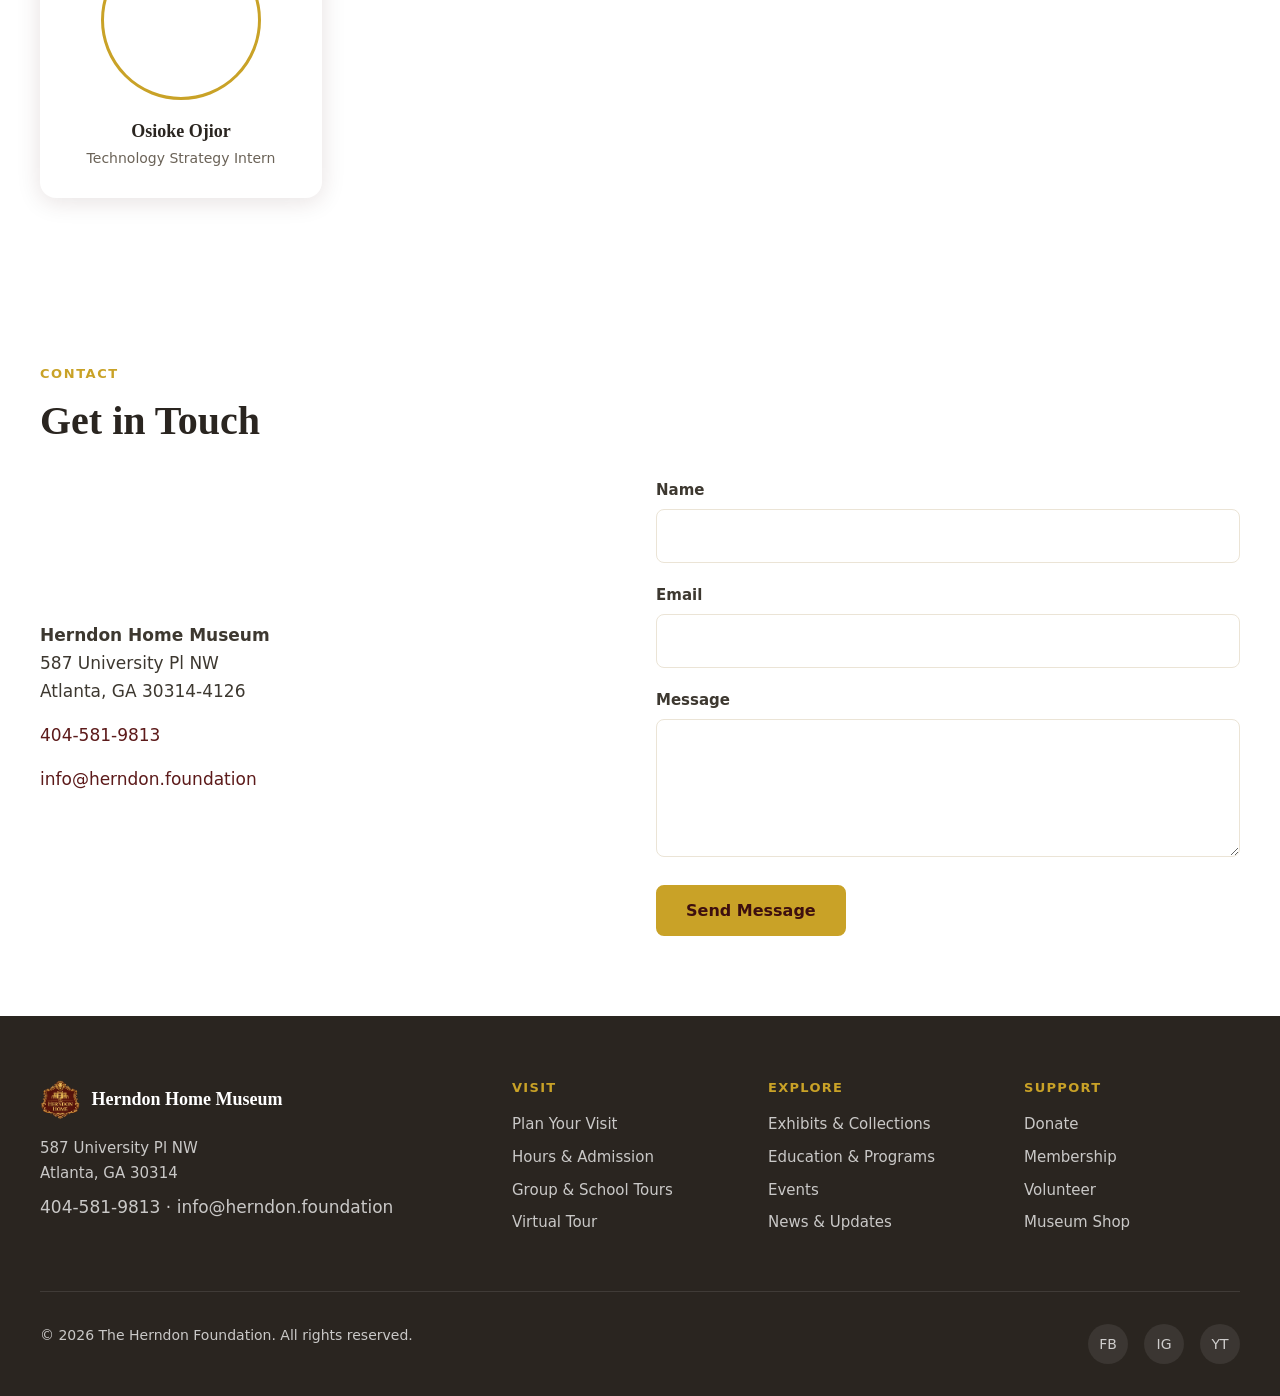
==== commit 7dbfb1a3: "Add files via upload HTML pages (edited) about-staff.html — new staff members, photos, intern last" ====
--- a/about-staff.html
+++ b/about-staff.html
@@ -87,16 +87,31 @@
       <div class="container">
         <span class="section-label">Team</span>
         <h2>Staff &amp; Advisors</h2>
-        <div class="grid-2 staff-grid" style="margin-top: 2rem; max-width: 720px;">
-          <div class="trustee-member">
-            <img src="images/mary.jpeg" alt="Mary Ilonah">
+        <div class="grid-4 staff-grid" style="margin-top: 2rem;">
+          <div class="trustee-member">
+            <img src="images/MaryIlonah.jpg" alt="Mary Ilonah">
             <h3>Mary Ilonah</h3>
-            <p>Operations Manager</p>
+            <p>Museum Operations Manager</p>
+          </div>
+          <div class="trustee-member">
+            <img src="images/VincentMuhammad.jpg" alt="Vincent Muhammad">
+            <h3>Vincent Muhammad</h3>
+            <p>Museum Docent</p>
+          </div>
+          <div class="trustee-member">
+            <img src="images/ThaddeusRimmer.png" alt="Thaddeus Rimmer">
+            <h3>Thaddeus Rimmer</h3>
+            <p>Museum Docent</p>
           </div>
           <div class="trustee-member">
             <img src="images/brian.png" alt="Brian Ollison">
             <h3>Brian Ollison</h3>
             <p>Creative Advisor</p>
+          </div>
+          <div class="trustee-member">
+            <img src="images/OsiokeOjior.png" alt="Osioke Ojior">
+            <h3>Osioke Ojior</h3>
+            <p>Technology Strategy Intern</p>
           </div>
         </div>
       </div>
--- a/css/style.css
+++ b/css/style.css
@@ -83,7 +83,7 @@
 }
 
 section { padding: 5rem 0; }
-section:nth-child(even) { background: var(--white); }
+section:nth-child(even):not(.spotlight) { background: var(--white); }
 
 /* Header */
 .site-header {
@@ -476,12 +476,12 @@
 .kids-activity span { font-size: 2rem; display: block; margin-bottom: 0.5rem; }
 
 /* Object of the Month */
-.spotlight {
+section.spotlight {
   background: var(--burgundy-dark);
   color: var(--white);
   padding: 5rem 0;
 }
-.spotlight--gray {
+section.spotlight.spotlight--gray {
   background: #3d3d3d;
 }
 .spotlight-grid {
